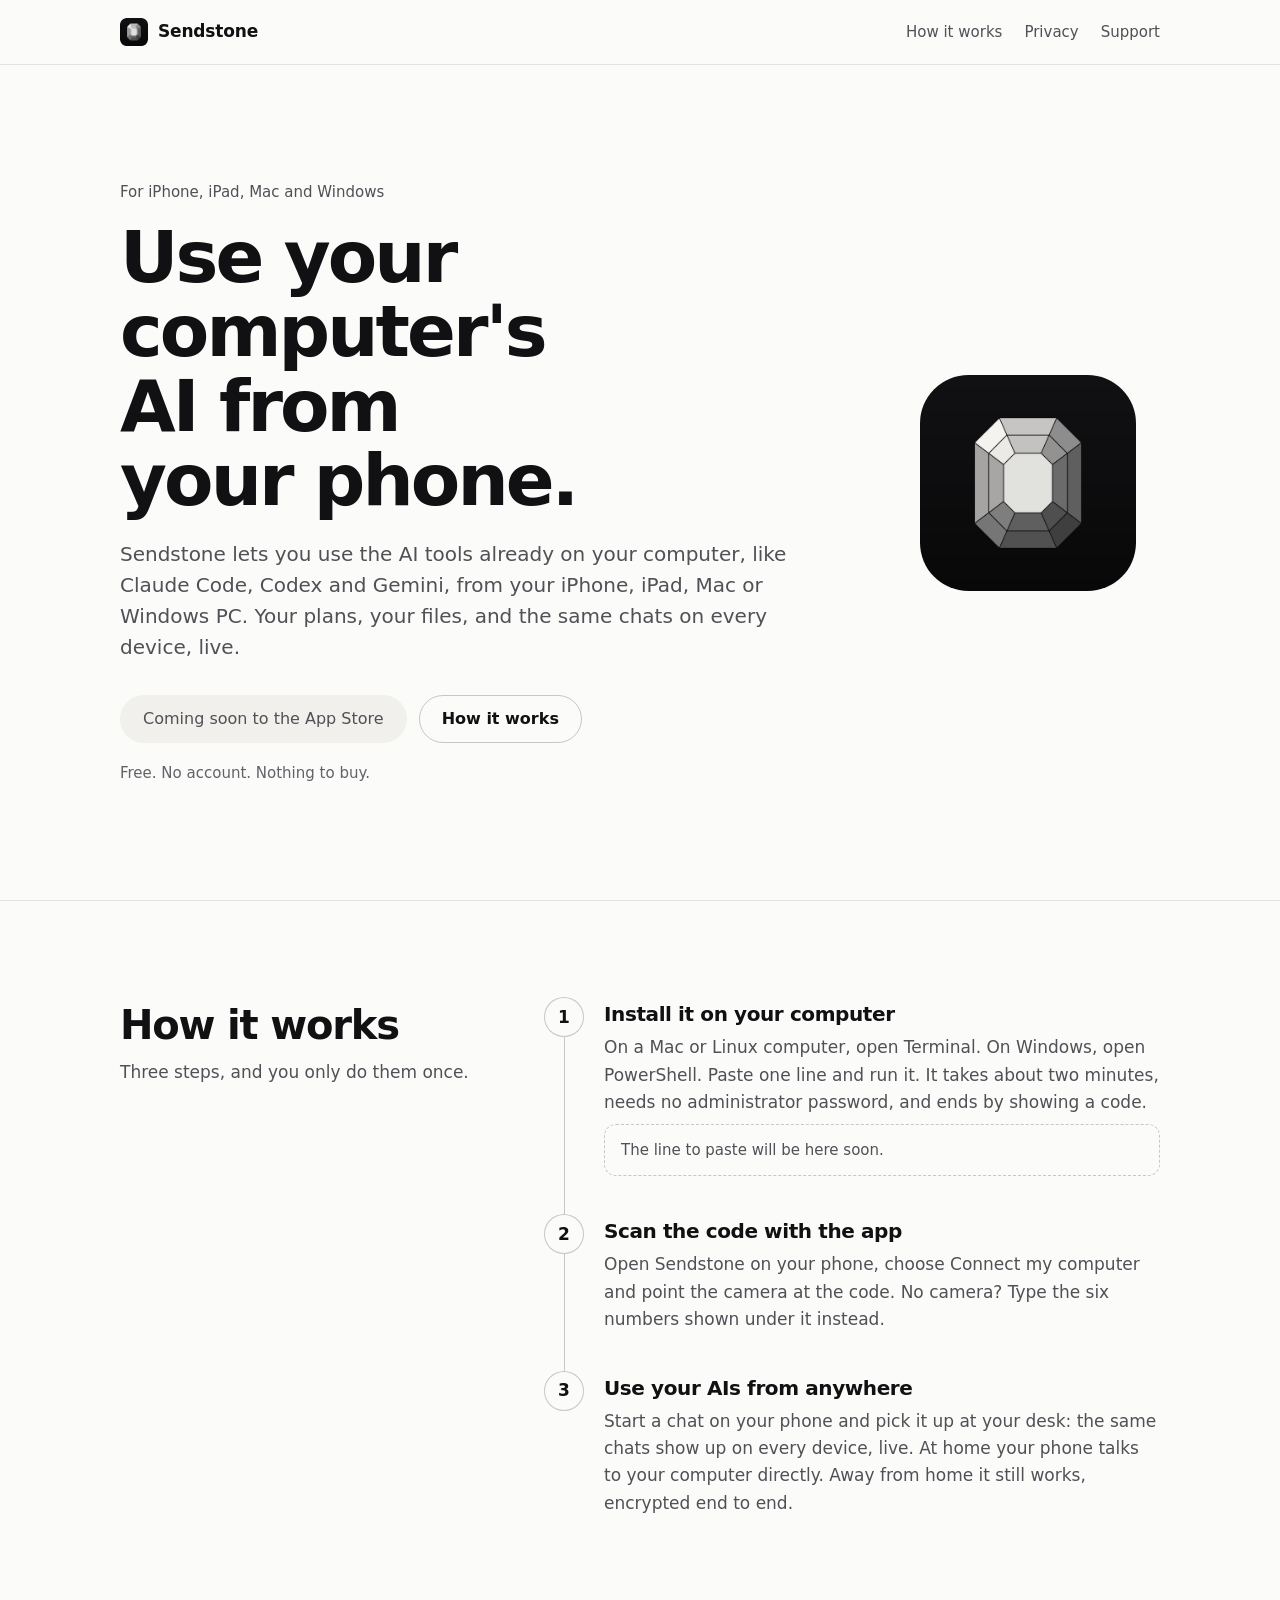
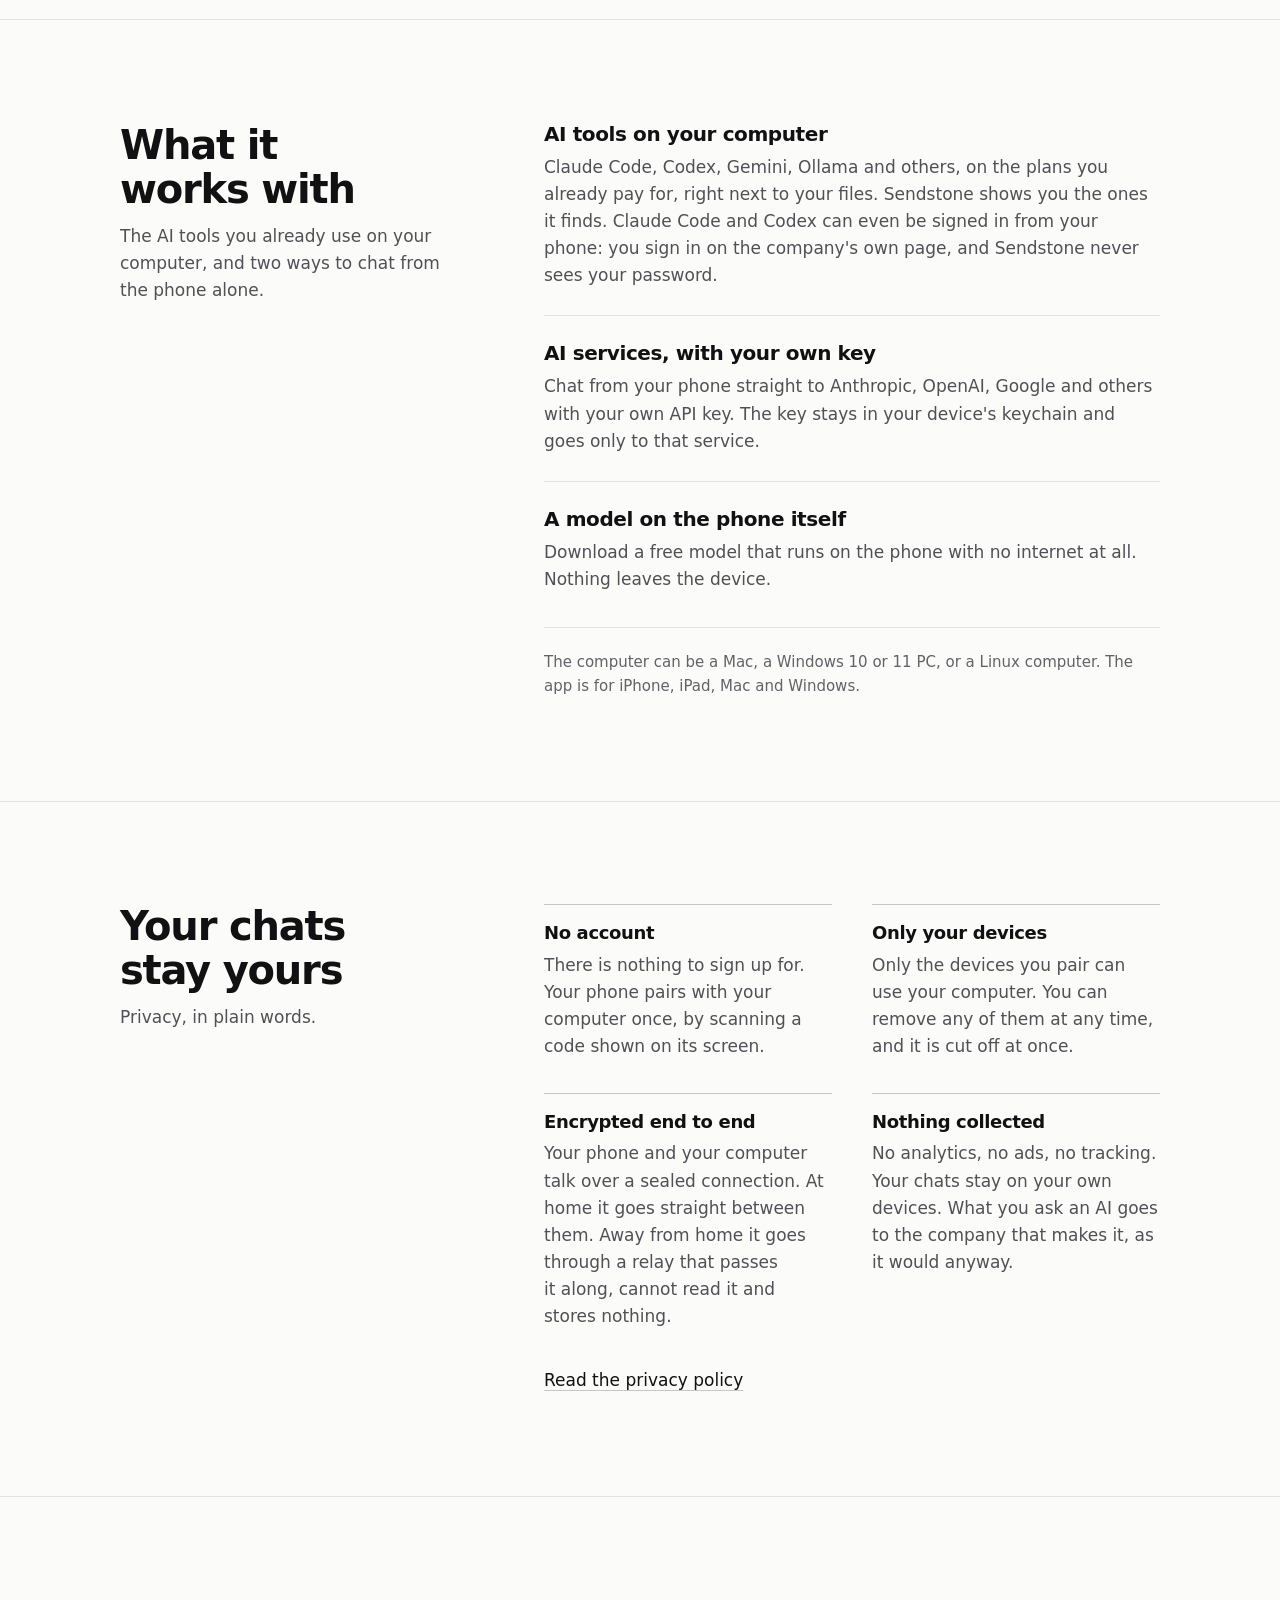
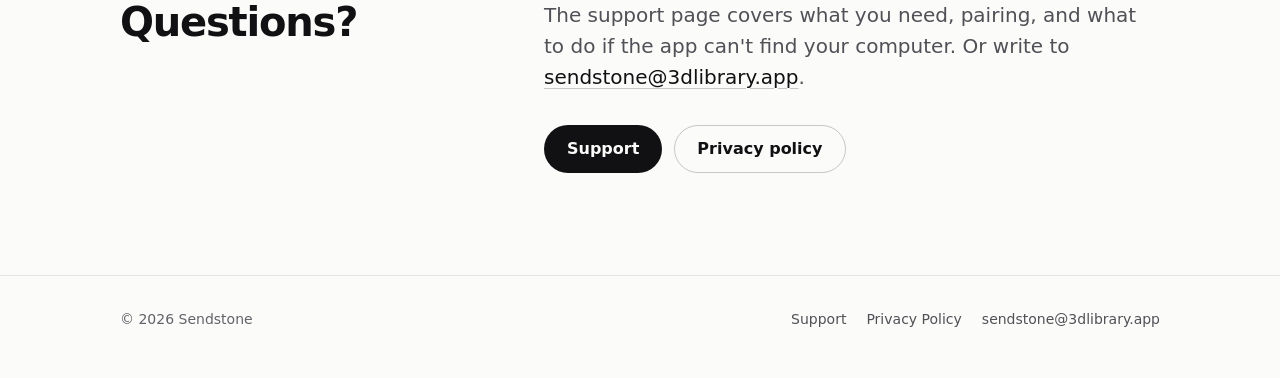
==== index.html @ 6bb72b7e "The Sendstone website: home, support, privacy and 404 pages Static pages for sendstone.3dlibrary.app" ====
<!DOCTYPE html>
<html lang="en">
<head>
<meta charset="utf-8">
<meta name="viewport" content="width=device-width, initial-scale=1, viewport-fit=cover">
<title>Sendstone - use your computer's AI from your phone</title>
<meta name="description" content="Use Claude Code, Codex, Gemini and the other AI tools on your own computer from your iPhone, iPad, Mac or Windows PC. Free, with no account.">
<link rel="canonical" href="https://sendstone.3dlibrary.app/">
<meta name="color-scheme" content="light dark">
<meta name="theme-color" content="#fbfbfa" media="(prefers-color-scheme: light)">
<meta name="theme-color" content="#0b0b0c" media="(prefers-color-scheme: dark)">
<meta property="og:type" content="website">
<meta property="og:site_name" content="Sendstone">
<meta property="og:title" content="Sendstone">
<meta property="og:description" content="Use Claude Code, Codex, Gemini and the other AI tools on your own computer from your iPhone, iPad, Mac or Windows PC. Free, with no account.">
<meta property="og:url" content="https://sendstone.3dlibrary.app/">
<meta property="og:image" content="https://sendstone.3dlibrary.app/assets/icon-512.png">
<meta name="twitter:card" content="summary">
<link rel="icon" href="/assets/icon-64.png" type="image/png" sizes="64x64">
<link rel="apple-touch-icon" href="/assets/icon-180.png">
<link rel="stylesheet" href="/assets/site.css">
</head>
<body>
<a class="skip" href="#main">Skip to the content</a>

<header class="top">
  <div class="wrap">
    <a class="brand" href="/"><img src="/assets/icon-64.png" alt="" width="28" height="28">Sendstone</a>
    <nav aria-label="Main">
      <a class="wide" href="/#how">How it works</a>
      <a href="/privacy">Privacy</a>
      <a href="/support">Support</a>
    </nav>
  </div>
</header>

<main id="main">
  <section class="hero" aria-labelledby="hero-title">
    <div class="wrap">
      <img class="mark" src="/assets/icon-512.png" alt="The Sendstone app icon: a cut gemstone seen from above" width="216" height="216">
      <div>
        <p class="eyebrow">For iPhone, iPad, Mac and Windows</p>
        <h1 id="hero-title">Use your computer's AI from your phone.</h1>
        <p class="lead">Sendstone lets you use the AI tools already on your computer, like Claude Code, Codex and Gemini, from your iPhone, iPad, Mac or Windows PC. Your plans, your files, and the same chats on every device, live.</p>
        <div class="actions">
          <!-- APP STORE LINK: when the app is live, replace the "Coming soon" line below with the App Store badge and link. -->
          <span class="btn soon">Coming soon to the App Store</span>
          <a class="btn line" href="#how">How it works</a>
        </div>
        <p class="note">Free. No account. Nothing to buy.</p>
      </div>
    </div>
  </section>

  <section class="chapter" id="how" aria-labelledby="how-title">
    <div class="wrap">
      <div>
        <h2 id="how-title">How it works</h2>
        <p class="intro">Three steps, and you only do them once.</p>
      </div>
      <ol class="steps">
        <li>
          <h3>Install it on your computer</h3>
          <p>On a Mac or Linux computer, open Terminal. On Windows, open PowerShell. Paste one line and run it. It takes about two minutes, needs no administrator password, and ends by showing a code.</p>
          <!-- INSTALL COMMAND -->
          <!-- When the installer is ready: put the install line for each system here, each as
               <pre class="cmd"><code>the line</code></pre>, and delete the "coming soon" line below. -->
          <p class="cmd soon">The line to paste will be here soon.</p>
        </li>
        <li>
          <h3>Scan the code with the app</h3>
          <p>Open Sendstone on your phone, choose Connect my computer and point the camera at the code. No camera? Type the six numbers shown under it instead.</p>
        </li>
        <li>
          <h3>Use your AIs from anywhere</h3>
          <p>Start a chat on your phone and pick it up at your desk: the same chats show up on every device, live. At home your phone talks to your computer directly. Away from home it still works, encrypted end to end.</p>
        </li>
      </ol>
    </div>
  </section>

  <section class="chapter" id="works" aria-labelledby="works-title">
    <div class="wrap">
      <div>
        <h2 id="works-title">What it works with</h2>
        <p class="intro">The AI tools you already use on your computer, and two ways to chat from the phone alone.</p>
      </div>
      <div>
        <ul class="list">
          <li>
            <h3>AI tools on your computer</h3>
            <p>Claude Code, Codex, Gemini, Ollama and others, on the plans you already pay for, right next to your files. Sendstone shows you the ones it finds. Claude Code and Codex can even be signed in from your phone: you sign in on the company's own page, and Sendstone never sees your password.</p>
          </li>
          <li>
            <h3>AI services, with your own key</h3>
            <p>Chat from your phone straight to Anthropic, OpenAI, Google and others with your own API key. The key stays in your device's keychain and goes only to that service.</p>
          </li>
          <li>
            <h3>A model on the phone itself</h3>
            <p>Download a free model that runs on the phone with no internet at all. Nothing leaves the device.</p>
          </li>
        </ul>
        <p class="aside">The computer can be a Mac, a Windows 10 or 11 PC, or a Linux computer. The app is for iPhone, iPad, Mac and Windows.</p>
      </div>
    </div>
  </section>

  <section class="chapter" id="privacy" aria-labelledby="privacy-title">
    <div class="wrap">
      <div>
        <h2 id="privacy-title">Your chats stay yours</h2>
        <p class="intro">Privacy, in plain words.</p>
      </div>
      <div>
        <ul class="points">
          <li>
            <h3>No account</h3>
            <p>There is nothing to sign up for. Your phone pairs with your computer once, by scanning a code shown on its screen.</p>
          </li>
          <li>
            <h3>Only your devices</h3>
            <p>Only the devices you pair can use your computer. You can remove any of them at any time, and it is cut off at once.</p>
          </li>
          <li>
            <h3>Encrypted end to end</h3>
            <p>Your phone and your computer talk over a sealed connection. At home it goes straight between them. Away from home it goes through a relay that passes it along, cannot read it and stores nothing.</p>
          </li>
          <li>
            <h3>Nothing collected</h3>
            <p>No analytics, no ads, no tracking. Your chats stay on your own devices. What you ask an AI goes to the company that makes it, as it would anyway.</p>
          </li>
        </ul>
        <p class="more"><a href="/privacy">Read the privacy policy</a></p>
      </div>
    </div>
  </section>

  <section class="chapter" id="help" aria-labelledby="help-title">
    <div class="wrap">
      <div>
        <h2 id="help-title">Questions?</h2>
      </div>
      <div>
        <p class="lead">The support page covers what you need, pairing, and what to do if the app can't find your computer. Or write to <a href="mailto:sendstone@3dlibrary.app">sendstone@3dlibrary.app</a>.</p>
        <div class="actions">
          <a class="btn solid" href="/support">Support</a>
          <a class="btn line" href="/privacy">Privacy policy</a>
        </div>
      </div>
    </div>
  </section>
</main>

<footer class="foot">
  <div class="wrap">
    <p>© 2026 Sendstone</p>
    <nav aria-label="Footer">
      <a href="/support">Support</a>
      <a href="/privacy">Privacy Policy</a>
      <a href="mailto:sendstone@3dlibrary.app">sendstone@3dlibrary.app</a>
    </nav>
  </div>
</footer>
</body>
</html>
---- assets/site.css ----
/* sendstone.3dlibrary.app
   Monochrome like the app: warm white or near-black, one ink colour, the
   system type and plenty of room. No web fonts, no scripts, no cookies,
   nothing loaded from anywhere else. Light or dark follows the device. */

:root {
  color-scheme: light dark;
  --bg: #fbfbfa;
  --surface: #f1f0ed;
  --ink: #111113;
  --ink-2: #505056;
  --ink-3: #626269;
  --line: rgba(17, 17, 19, 0.10);
  --line-2: rgba(17, 17, 19, 0.22);
  --on-ink: #fbfbfa;
  --ring: transparent;
  --sans: system-ui, -apple-system, BlinkMacSystemFont, "Segoe UI", Roboto, "Helvetica Neue", Arial, sans-serif;
  --mono: ui-monospace, "SF Mono", SFMono-Regular, Menlo, Consolas, "Liberation Mono", monospace;
  --gutter: 16px;
}

/* The app's own dark colours */
@media (prefers-color-scheme: dark) {
  :root {
    --bg: #0b0b0c;
    --surface: #161617;
    --ink: #f2f1ee;
    --ink-2: #a5a5aa;
    --ink-3: #8f8f96;
    --line: rgba(255, 255, 255, 0.09);
    --line-2: rgba(255, 255, 255, 0.20);
    --on-ink: #0b0b0c;
    --ring: rgba(255, 255, 255, 0.14);
  }
}

@media (min-width: 640px) { :root { --gutter: 24px; } }
@media (min-width: 1024px) { :root { --gutter: 40px; } }

*, *::before, *::after { box-sizing: border-box; }
html { -webkit-text-size-adjust: 100%; text-size-adjust: 100%; }
body {
  margin: 0;
  min-height: 100vh;
  min-height: 100dvh;
  display: flex;
  flex-direction: column;
  background: var(--bg);
  color: var(--ink);
  font-family: var(--sans);
  font-size: 1.0625rem;
  line-height: 1.6;
  -webkit-font-smoothing: antialiased;
  overflow-wrap: break-word;
}
main { flex: 1 0 auto; }
img { display: block; max-width: 100%; height: auto; }
h1, h2, h3 { margin: 0; font-weight: 650; line-height: 1.15; letter-spacing: -0.02em; text-wrap: balance; }
p { margin: 0; text-wrap: pretty; }
ul, ol { margin: 0; padding: 0; }
a {
  color: var(--ink);
  text-decoration: underline;
  text-decoration-thickness: 1px;
  text-decoration-color: var(--line-2);
  text-underline-offset: 0.22em;
}
a:hover { text-decoration-color: currentColor; }
:focus-visible { outline: 2px solid var(--ink); outline-offset: 3px; border-radius: 4px; }
code { font-family: var(--mono); font-size: 0.9em; }

.wrap {
  width: 100%;
  max-width: 1120px;
  margin-inline: auto;
  padding-left: max(var(--gutter), env(safe-area-inset-left, 0px));
  padding-right: max(var(--gutter), env(safe-area-inset-right, 0px));
}

.skip {
  position: absolute;
  left: 12px;
  top: -100px;
  z-index: 10;
  padding: 10px 14px;
  border-radius: 10px;
  background: var(--ink);
  color: var(--on-ink);
  font-weight: 600;
  text-decoration: none;
}
.skip:focus { top: 12px; }

/* The bar on top */
.top { border-bottom: 1px solid var(--line); }
.top .wrap { display: flex; align-items: center; justify-content: space-between; gap: 12px; min-height: 64px; }
.brand {
  display: inline-flex;
  align-items: center;
  gap: 10px;
  padding-block: 8px;
  color: var(--ink);
  font-weight: 650;
  font-size: 1.0625rem;
  letter-spacing: -0.01em;
  text-decoration: none;
}
.brand img { width: 28px; height: 28px; border-radius: 22.4%; box-shadow: 0 0 0 1px var(--ring); }
.top nav { display: flex; align-items: center; gap: 2px; margin-right: -10px; }
.top nav a {
  padding: 10px;
  border-radius: 8px;
  color: var(--ink-2);
  font-size: 0.9375rem;
  text-decoration: none;
  white-space: nowrap;
}
.top nav a:hover { color: var(--ink); }
.top nav a[aria-current="page"] { color: var(--ink); font-weight: 600; }
@media (max-width: 559px) { .top nav .wide { display: none; } }

/* Buttons */
.actions { display: flex; flex-wrap: wrap; gap: 12px; margin-top: 32px; }
.btn {
  display: inline-flex;
  align-items: center;
  justify-content: center;
  min-height: 48px;
  padding: 12px 22px;
  border-radius: 999px;
  border: 1px solid transparent;
  font-size: 1rem;
  font-weight: 600;
  line-height: 1.2;
  text-align: center;
  text-decoration: none;
}
.btn.solid { background: var(--ink); color: var(--on-ink); }
.btn.solid:hover { opacity: 0.88; }
.btn.line { border-color: var(--line-2); color: var(--ink); }
.btn.line:hover { border-color: var(--ink); }
.btn.soon { background: var(--surface); color: var(--ink-2); font-weight: 500; }

/* The opening */
.hero { padding-block: clamp(44px, 9vw, 120px) clamp(56px, 9vw, 120px); }
.hero .wrap { display: grid; gap: 28px; align-items: center; }
.hero .mark { width: 72px; height: 72px; border-radius: 22.4%; box-shadow: 0 0 0 1px var(--ring); }
.eyebrow { color: var(--ink-2); font-size: 0.9375rem; font-weight: 500; margin-bottom: 16px; }
.hero h1 { max-width: 13ch; font-size: clamp(2.5rem, 6.4vw, 4.5rem); line-height: 1.03; letter-spacing: -0.04em; }
.lead { max-width: 34em; color: var(--ink-2); font-size: clamp(1.0625rem, 1.7vw, 1.25rem); line-height: 1.55; }
.hero .lead { margin-top: 22px; }
.hero .note { margin-top: 18px; color: var(--ink-3); font-size: 0.9375rem; }
@media (min-width: 880px) {
  .hero .wrap { grid-template-columns: minmax(0, 1fr) auto; column-gap: 72px; }
  .hero .mark { order: 2; width: 216px; height: 216px; margin-right: 24px; }
}

/* The chapters: a heading on the left, what it says on the right */
.chapter { border-top: 1px solid var(--line); padding-block: clamp(56px, 8vw, 104px); }
.chapter .wrap { display: grid; gap: 28px 72px; align-items: start; }
.chapter h2 { font-size: clamp(1.75rem, 3.4vw, 2.5rem); line-height: 1.1; letter-spacing: -0.03em; }
.chapter .intro { margin-top: 12px; color: var(--ink-2); max-width: 30em; }
@media (min-width: 880px) { .chapter .wrap { grid-template-columns: minmax(0, 4fr) minmax(0, 7fr); } }

/* How it works: three numbered steps on one line */
.steps { list-style: none; counter-reset: step; }
.steps > li { position: relative; counter-increment: step; padding: 0 0 44px 60px; }
.steps > li:last-child { padding-bottom: 0; }
.steps > li::before {
  content: counter(step);
  position: absolute;
  left: 0;
  top: -6px;
  display: grid;
  place-items: center;
  width: 40px;
  height: 40px;
  border: 1px solid var(--line-2);
  border-radius: 50%;
  background: var(--bg);
  font-weight: 600;
  font-variant-numeric: tabular-nums;
}
.steps > li:not(:last-child)::after {
  content: "";
  position: absolute;
  left: 20px;
  top: 34px;
  bottom: -6px;
  width: 1px;
  background: var(--line-2);
}
.steps h3 { font-size: 1.25rem; }
.steps p { margin-top: 8px; color: var(--ink-2); }

/* The install line. Coming soon: a dashed box until the command exists. */
.cmd {
  margin: 18px 0 0;
  padding: 14px 16px;
  overflow-x: auto;
  border: 1px solid var(--line);
  border-radius: 12px;
  background: var(--surface);
  color: var(--ink);
  font-family: var(--mono);
  font-size: 0.9375rem;
  line-height: 1.5;
  white-space: pre;
}
.cmd.soon { border: 1px dashed var(--line-2); background: transparent; color: var(--ink-2); font-family: var(--sans); white-space: normal; }

/* What it works with: a plain list with lines between */
.list { list-style: none; }
.list > li { padding-block: 26px; border-top: 1px solid var(--line); }
.list > li:first-child { padding-top: 0; border-top: 0; }
.list h3 { font-size: 1.25rem; }
.list p { margin-top: 8px; color: var(--ink-2); }
.aside { margin-top: 8px; padding-top: 22px; border-top: 1px solid var(--line); color: var(--ink-3); font-size: 0.9375rem; }

/* Privacy: four short points */
.points { list-style: none; display: grid; gap: 32px 40px; }
.points > li { padding-top: 18px; border-top: 1px solid var(--line-2); }
.points h3 { font-size: 1.125rem; }
.points p { margin-top: 8px; color: var(--ink-2); }
@media (min-width: 640px) { .points { grid-template-columns: 1fr 1fr; } }
.more { margin-top: 36px; }

/* Pages of words: support, privacy */
.article { max-width: calc(720px + 2 * var(--gutter)); padding-block: clamp(40px, 7vw, 80px) clamp(64px, 9vw, 112px); }
.article h1 { font-size: clamp(2.25rem, 5.6vw, 3.25rem); line-height: 1.05; letter-spacing: -0.035em; }
.article .meta { margin-top: 12px; color: var(--ink-2); }
.article .meta + p { margin-top: 28px; }
.article h2 { margin-top: 52px; font-size: 1.4375rem; letter-spacing: -0.02em; scroll-margin-top: 24px; }
.article h3 { margin-top: 30px; font-size: 1.125rem; }
.article p { margin-top: 12px; }
.article ul, .article ol { margin-top: 12px; padding-left: 1.3em; }
.article li { padding-left: 0.2em; }
.article li + li { margin-top: 8px; }
.article li::marker { color: var(--ink-3); }
.box { margin-top: 28px; padding: 20px 22px; border-radius: 16px; background: var(--surface); }
.box > :first-child { margin-top: 0; }
.box h2 { margin-top: 0; font-size: 1.125rem; letter-spacing: -0.01em; }
.contact { margin-top: 6px; font-size: 1.25rem; font-weight: 600; }
.jump { margin-top: 36px; color: var(--ink-2); }
.toc { list-style: none; padding-left: 0 !important; }
.toc li { padding-left: 0; }
.toc li + li { margin-top: 6px; }
@media (min-width: 640px) { .toc { columns: 2; column-gap: 32px; } .toc li { break-inside: avoid; } }

/* The page for a wrong address */
.lost { padding-block: clamp(72px, 14vw, 160px); }
.lost h1 { font-size: clamp(2.25rem, 5.6vw, 3.25rem); letter-spacing: -0.035em; }
.lost p { margin-top: 14px; color: var(--ink-2); }

/* The foot */
.foot { border-top: 1px solid var(--line); padding-block: 24px 40px; color: var(--ink-3); font-size: 0.875rem; }
.foot .wrap { display: flex; flex-wrap: wrap; align-items: center; justify-content: space-between; gap: 8px 24px; }
.foot nav { display: flex; flex-wrap: wrap; gap: 0 20px; }
.foot a { display: inline-block; padding-block: 8px; color: var(--ink-2); text-decoration: none; }
.foot a:hover { color: var(--ink); text-decoration: underline; }

@media print {
  .top nav, .foot nav, .skip { display: none; }
  .chapter, .foot { border-color: #ccc; }
}
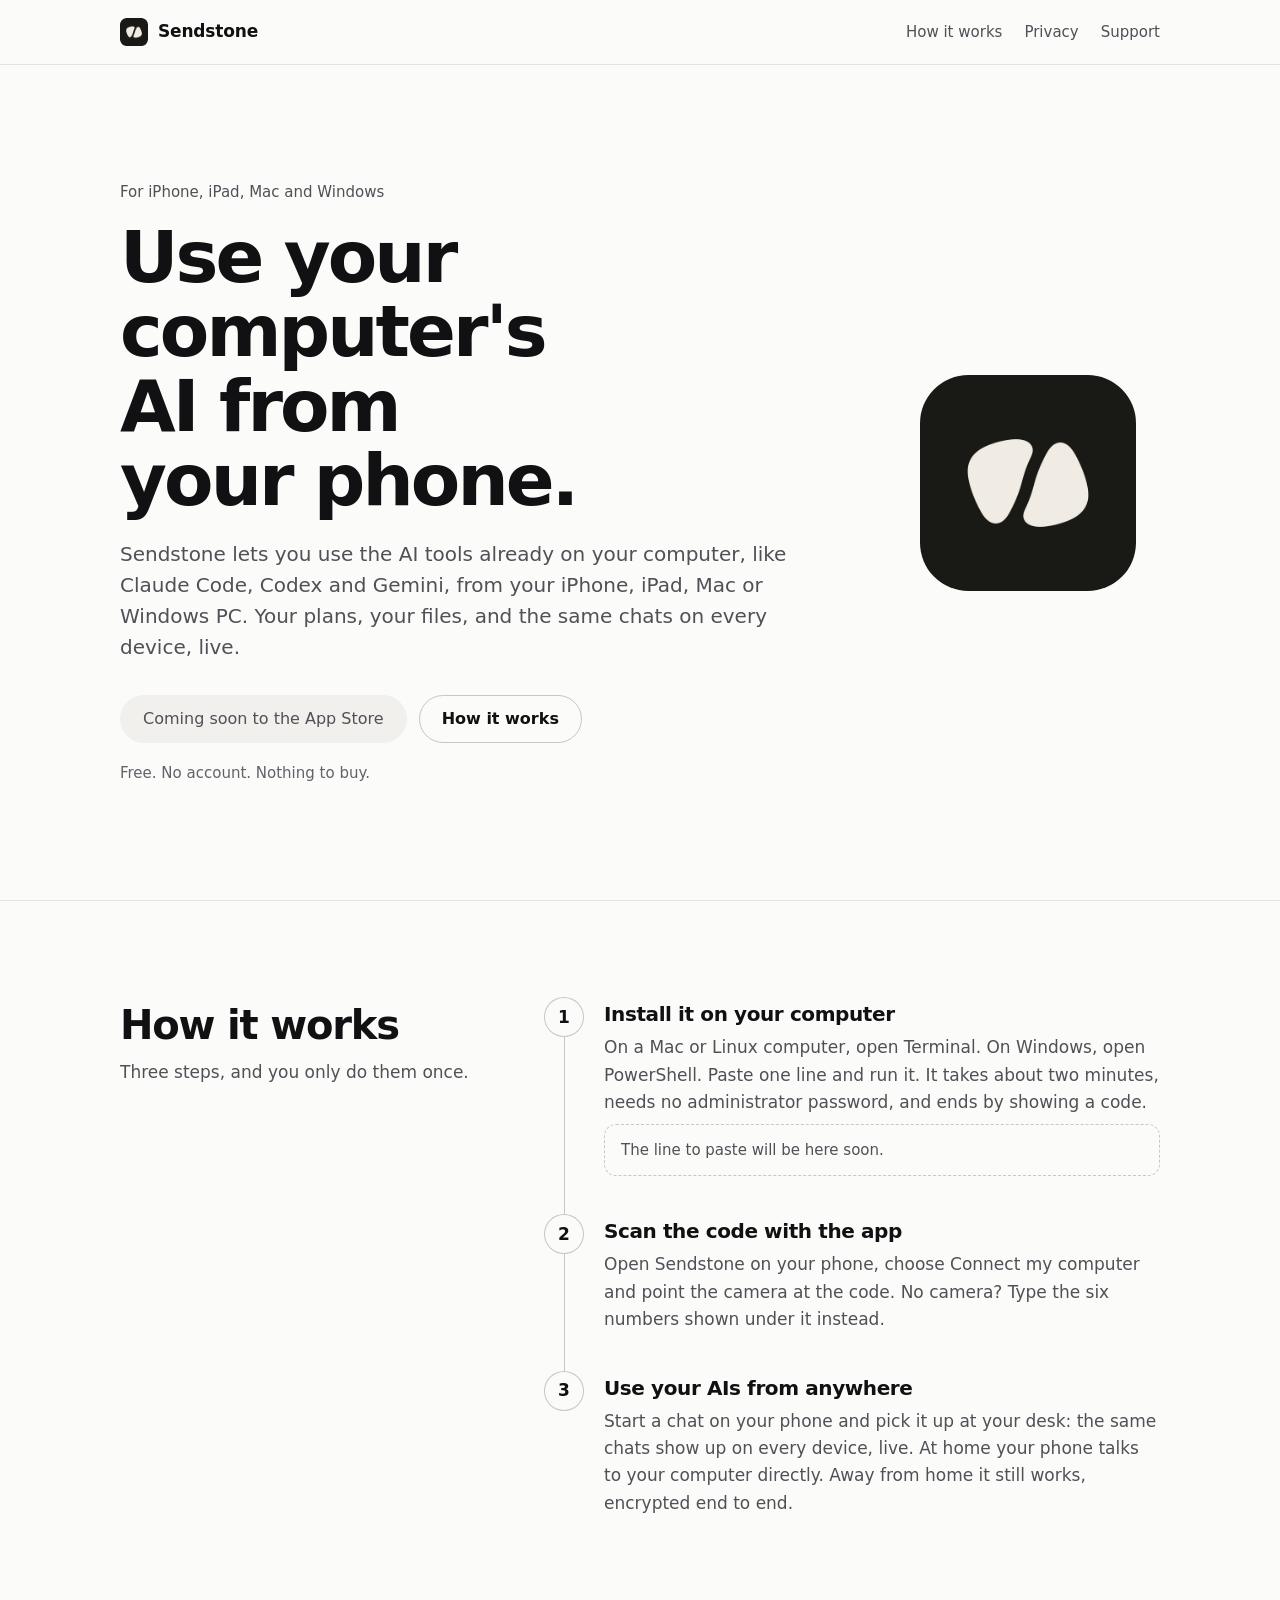
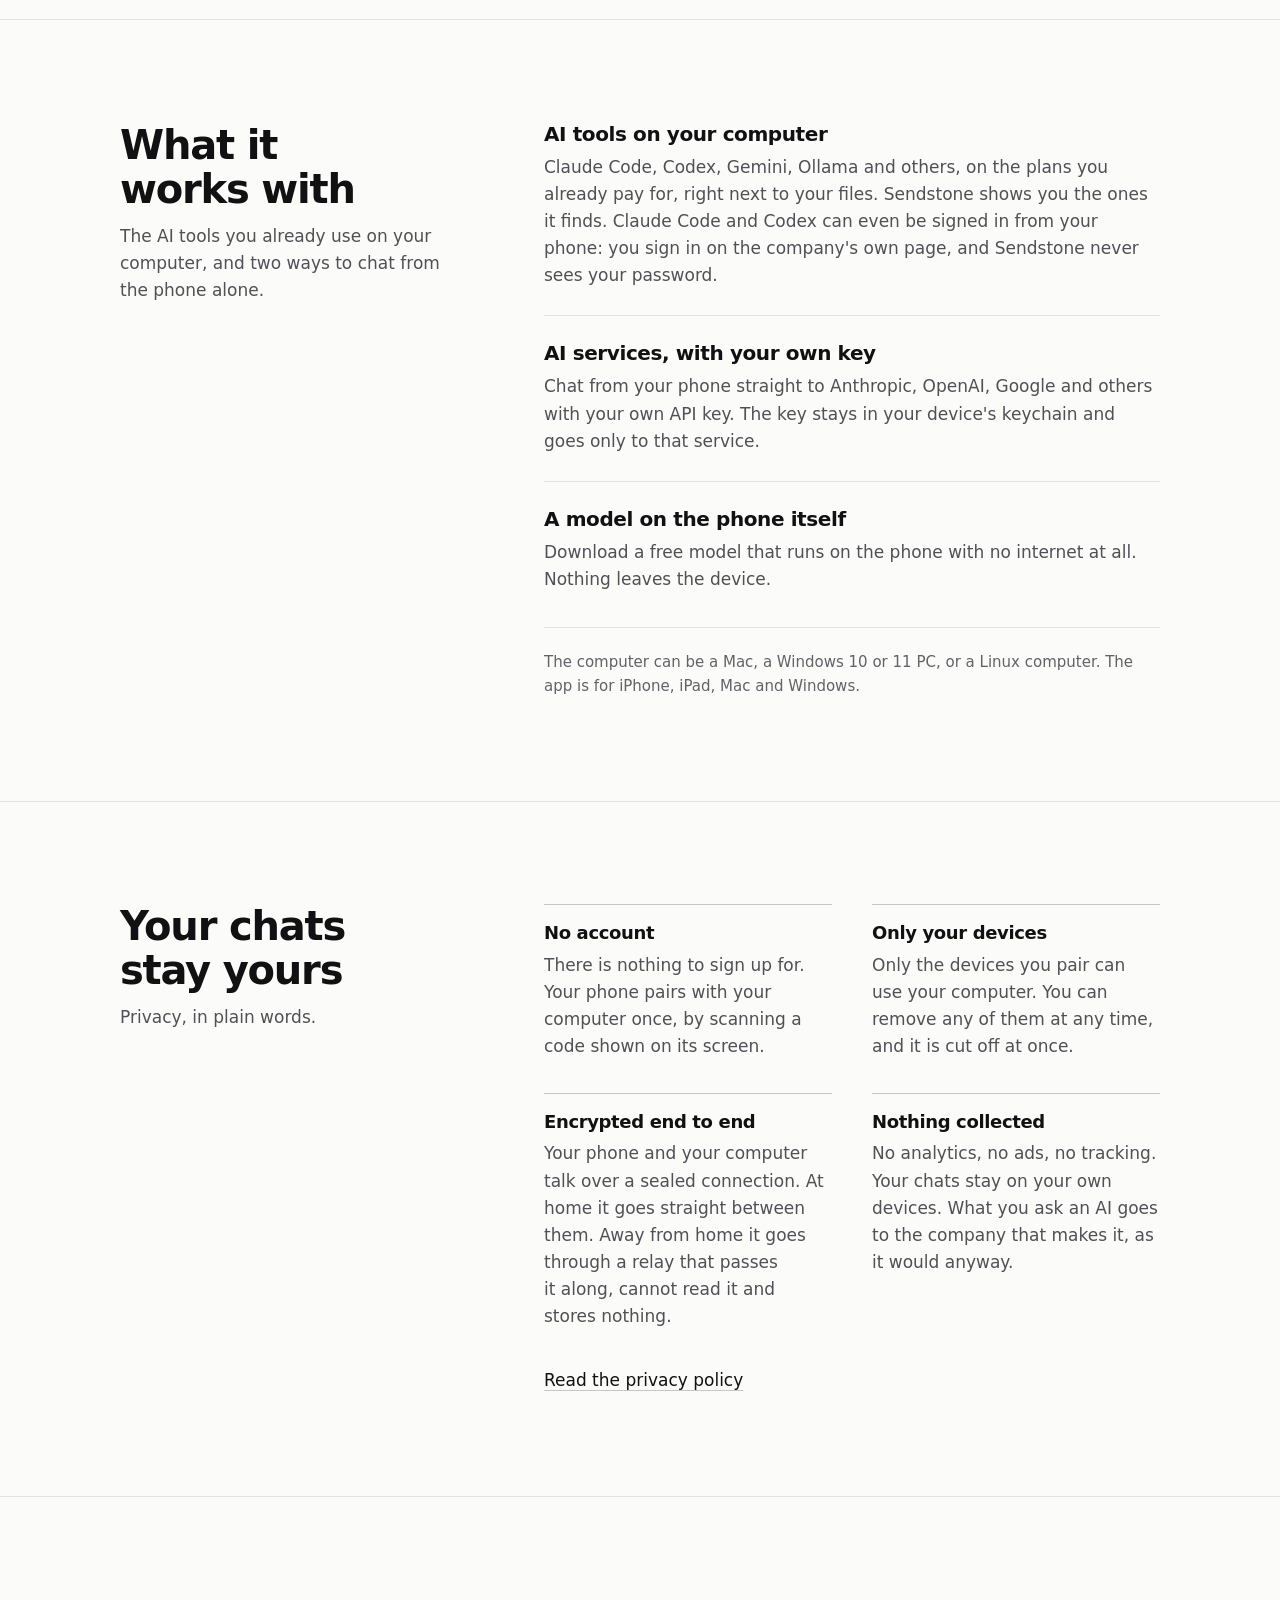
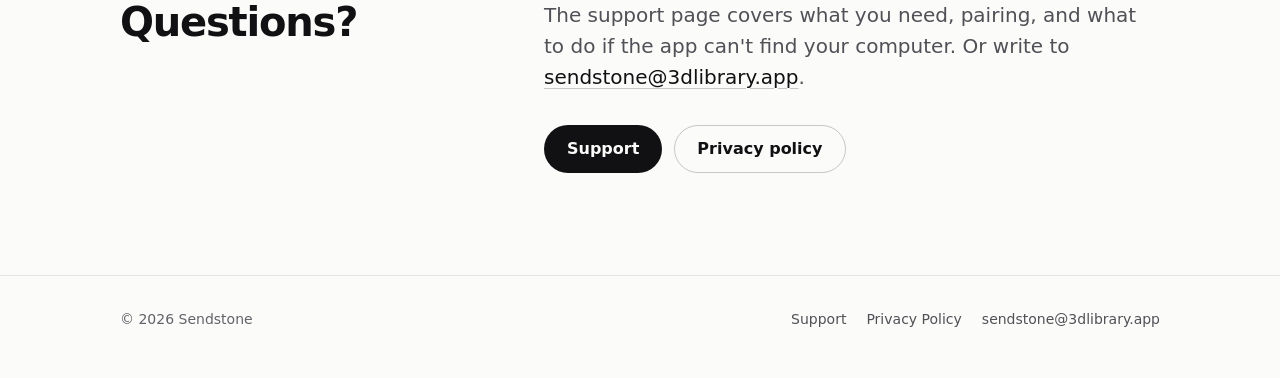
==== commit f311589d: "The new icon: two stones, like one stone cut in two icon-64.png, icon-180.png, icon-512.png and favi" ====
--- a/index.html
+++ b/index.html
@@ -37,7 +37,7 @@
 <main id="main">
   <section class="hero" aria-labelledby="hero-title">
     <div class="wrap">
-      <img class="mark" src="/assets/icon-512.png" alt="The Sendstone app icon: a cut gemstone seen from above" width="216" height="216">
+      <img class="mark" src="/assets/icon-512.png" alt="The Sendstone app icon: two smooth stones, like one stone cut in two" width="216" height="216">
       <div>
         <p class="eyebrow">For iPhone, iPad, Mac and Windows</p>
         <h1 id="hero-title">Use your computer's AI from your phone.</h1>
